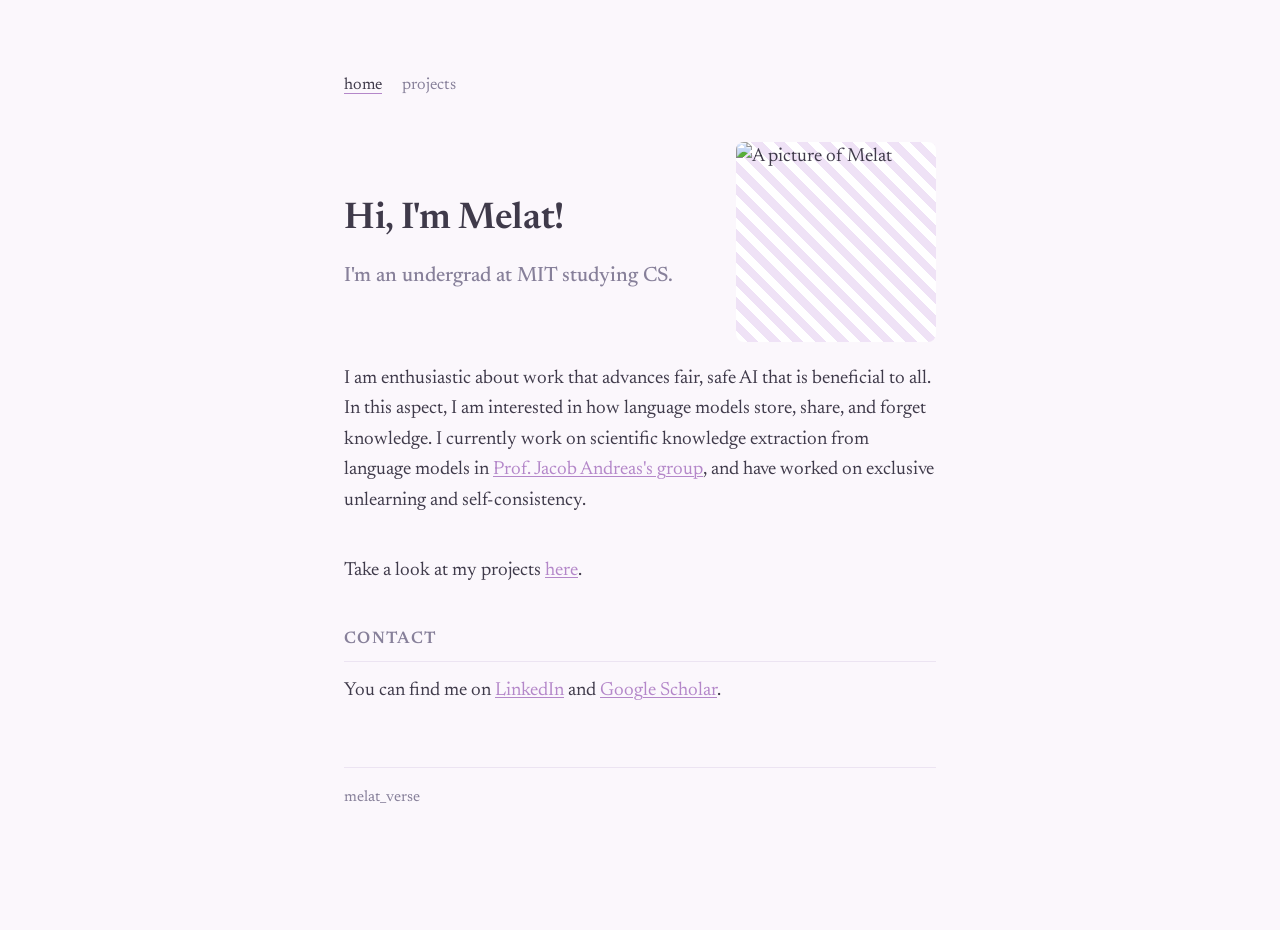
==== index.html @ fb309bfa "mend" ====
<!DOCTYPE html>
<html lang="en">
<head>
  <meta charset="UTF-8" />
  <meta name="viewport" content="width=device-width, initial-scale=1.0" />
  <title>Melat</title>
  <link rel="preconnect" href="https://fonts.googleapis.com" />
  <link rel="preconnect" href="https://fonts.gstatic.com" crossorigin />
  <link href="https://fonts.googleapis.com/css2?family=Newsreader:opsz,wght@6..72,400;6..72,500;6..72,600&display=swap" rel="stylesheet" />
  <link rel="stylesheet" href="styles.css" />
</head>
<body>
  <main class="wrap">
    <header class="top">
      <nav class="menu">
        <a href="index.html" class="is-current">home</a>
        <a href="projects.html">projects</a>
      </nav>
    </header>

    <div class="name-row">
      <div class="name-col">
        <h1 class="name">Hi, I'm Melat!</h1>
        <p class="subtitle">I'm an undergrad at MIT studying CS.</p>
      </div>
      <img class="avatar" src="assets/me.jpeg" alt="A picture of Melat"
           onerror="this.classList.add('avatar-fallback');this.removeAttribute('src');" />
    </div>

    <p class="intro">
      I am enthusiastic about work that advances fair, safe AI that is beneficial to all.
      In this aspect, I am interested in how language models store, share, and forget knowledge. I currently work on scientific knowledge extraction from language models in <a href="https://lingo.csail.mit.edu/" target="_blank" rel="noopener">Prof. Jacob Andreas's group</a>,
      and have worked on exclusive unlearning and self-consistency.
    </p>

    <p class="intro">
      Take a look at my projects <a href="projects.html">here</a>.
    </p>

    <section class="section">
      <h2>Contact</h2>
      <p>
        You can find me on
        <a href="https://www.linkedin.com/in/melatg/" target="_blank" rel="noopener">LinkedIn</a>
        and
        <a href="https://scholar.google.com/citations?user=YOUR-ID" target="_blank" rel="noopener">Google Scholar</a>.
      </p>
    </section>

    <footer class="foot">
      <span>melat_verse</span>
    </footer>
  </main>

  <script src="script.js"></script>
</body>
</html>
---- styles.css ----
:root {
  --bg: #fbf7fc;
  --ink: #3f3a4a;
  --ink-soft: #87809a;
  --accent: #b487c9;
  --accent-soft: #efe2f6;
  --rule: #ece4f2;
}

* { box-sizing: border-box; margin: 0; padding: 0; }

html { -webkit-text-size-adjust: 100%; }

body {
  font-family: "Newsreader", Georgia, "Times New Roman", serif;
  color: var(--ink);
  background: var(--bg);
  line-height: 1.6;
  font-size: 19px;
}

.wrap {
  max-width: 640px;
  margin: 0 auto;
  padding: 72px 24px 120px;
}

/* header */
.top {
  display: flex;
  align-items: center;
  justify-content: space-between;
  margin-bottom: 44px;
}
/* square avatar next to the heading */
.name-row {
  display: flex;
  align-items: center;
  justify-content: space-between;
  gap: 18px;
  margin-bottom: 22px;
}
.name-col {
  display: flex;
  flex-direction: column;
  gap: 10px;
}
.avatar {
  width: 200px;
  height: 200px;
  border-radius: 8px;
  object-fit: cover;
  background: #fff;
  display: block;
  flex-shrink: 0;
}
.avatar-fallback {
  background: repeating-linear-gradient(45deg, #fff, #fff 8px, var(--accent-soft) 8px, var(--accent-soft) 16px);
}
.menu { display: flex; gap: 20px; }
.menu a {
  color: var(--ink-soft);
  text-decoration: none;
  font-size: 1.02rem;
}
.menu a:hover { color: var(--accent); }
.menu a.is-current { color: var(--ink); text-decoration: underline; text-underline-offset: 4px; text-decoration-color: var(--accent); }

/* headings + prose */
.name {
  font-size: 2.3rem;
  font-weight: 600;
  letter-spacing: -0.01em;
}
.intro { margin-bottom: 40px; color: var(--ink); }

.subtitle {
  font-size: 1.3rem;
  font-weight: 500;
  color: var(--ink-soft);
  margin-bottom: 0;
}

.section { margin-bottom: 36px; }
.section h2 {
  font-size: 1.05rem;
  font-weight: 600;
  text-transform: uppercase;
  letter-spacing: 0.08em;
  color: var(--ink-soft);
  padding-bottom: 8px;
  margin-bottom: 14px;
  border-bottom: 1px solid var(--rule);
}

a {
  color: var(--accent);
  text-decoration: underline;
  text-underline-offset: 2px;
  text-decoration-thickness: 1px;
}
a:hover { color: var(--ink); }

/* projects list */
.projects { list-style: none; }
.projects li {
  padding: 16px 0;
  border-bottom: 1px solid var(--rule);
  display: flex;
  flex-direction: column;
  gap: 2px;
}
.proj-title { font-weight: 600; font-size: 1.1rem; }
.proj-desc { color: var(--ink-soft); font-size: 1rem; }

/* footer */
.foot {
  margin-top: 60px;
  padding-top: 18px;
  border-top: 1px solid var(--rule);
  color: var(--ink-soft);
  font-size: 0.95rem;
}

@media (max-width: 520px) {
  body { font-size: 18px; }
  .wrap { padding: 48px 20px 110px; }
  .name { font-size: 2rem; }
  .avatar { width: 130px; height: 130px; }
}
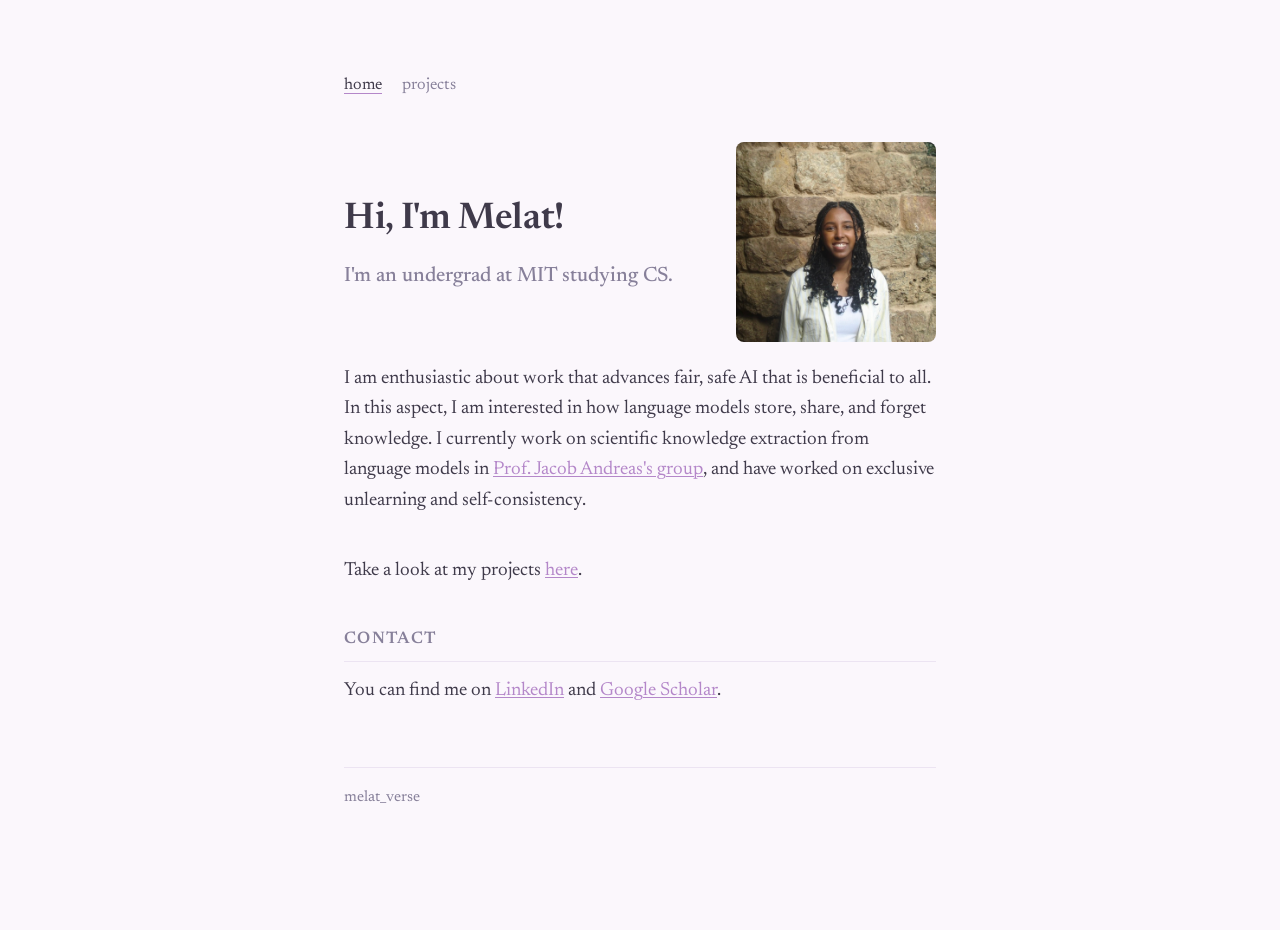
==== commit 0f47e091: "added figures, updated home page, and project page" ====
--- a/index.html
+++ b/index.html
@@ -43,7 +43,7 @@
         You can find me on
         <a href="https://www.linkedin.com/in/melatg/" target="_blank" rel="noopener">LinkedIn</a>
         and
-        <a href="https://scholar.google.com/citations?user=YOUR-ID" target="_blank" rel="noopener">Google Scholar</a>.
+        <a href="https://scholar.google.com/citations?user=AMY-fAYAAAAJ&hl=en" target="_blank" rel="noopener">Google Scholar</a>.
       </p>
     </section>
 
--- a/styles.css
+++ b/styles.css
@@ -24,6 +24,7 @@
   margin: 0 auto;
   padding: 72px 24px 120px;
 }
+.wrap.wide { max-width: 820px; }
 
 /* header */
 .top {
@@ -102,7 +103,18 @@
 a:hover { color: var(--ink); }
 
 /* projects list */
-.projects { list-style: none; }
+.projects { list-style: none; margin-bottom: 8px; }
+.proj-group {
+  font-size: 0.85rem;
+  font-weight: 600;
+  text-transform: uppercase;
+  letter-spacing: 0.12em;
+  color: var(--ink);
+  margin: 36px 0 4px;
+  padding-bottom: 6px;
+  border-bottom: 1px solid var(--rule);
+}
+.proj-group:first-of-type { margin-top: 0; }
 .projects li {
   padding: 16px 0;
   border-bottom: 1px solid var(--rule);
@@ -111,7 +123,121 @@
   gap: 2px;
 }
 .proj-title { font-weight: 600; font-size: 1.1rem; }
+.proj-tag {
+  display: inline-block;
+  margin-bottom: 4px;
+  font-size: 0.72rem;
+  font-weight: 600;
+  letter-spacing: 0.08em;
+  text-transform: uppercase;
+  color: var(--accent);
+}
 .proj-desc { color: var(--ink-soft); font-size: 1rem; }
+.proj-links {
+  display: flex;
+  flex-wrap: wrap;
+  gap: 14px;
+  margin-top: 4px;
+  font-size: 0.92rem;
+}
+.proj-links a { color: var(--accent); }
+.proj-soon {
+  font-size: 0.92rem;
+  color: var(--ink-soft);
+  margin-top: 4px;
+  font-style: italic;
+}
+
+/* TLDR callout */
+.tldr {
+  background: var(--accent-soft);
+  border-left: 3px solid var(--accent);
+  border-radius: 8px;
+  padding: 16px 20px;
+  margin: 28px 0 36px;
+}
+.tldr h2 {
+  font-size: 0.8rem;
+  font-weight: 600;
+  text-transform: uppercase;
+  letter-spacing: 0.1em;
+  color: var(--accent);
+  margin-bottom: 8px;
+}
+.tldr p { margin: 0; font-size: 1rem; }
+
+/* back link on detail pages */
+.back {
+  display: inline-block;
+  margin-bottom: 20px;
+  color: var(--ink-soft);
+  text-decoration: none;
+  font-size: 1rem;
+}
+.back:hover { color: var(--accent); }
+
+/* project detail article */
+.project-meta {
+  color: var(--ink-soft);
+  font-size: 1.05rem;
+  margin-bottom: 28px;
+}
+.article h2 {
+  font-size: 1.05rem;
+  font-weight: 600;
+  text-transform: uppercase;
+  letter-spacing: 0.08em;
+  color: var(--ink-soft);
+  padding-bottom: 8px;
+  margin: 40px 0 16px;
+  border-bottom: 1px solid var(--rule);
+}
+.article h3 {
+  font-size: 1.15rem;
+  font-weight: 600;
+  margin: 26px 0 10px;
+}
+.article p { margin-bottom: 16px; }
+.article ul, .article ol { margin: 0 0 16px 22px; }
+.article li { margin-bottom: 6px; }
+
+/* tables */
+.table-scroll { overflow-x: auto; margin: 0 0 24px; }
+table {
+  border-collapse: collapse;
+  width: 100%;
+  font-size: 0.92rem;
+}
+th, td {
+  text-align: left;
+  padding: 8px 12px;
+  border-bottom: 1px solid var(--rule);
+  vertical-align: top;
+}
+thead th {
+  color: var(--ink-soft);
+  font-weight: 600;
+  text-transform: uppercase;
+  letter-spacing: 0.04em;
+  font-size: 0.78rem;
+}
+
+/* figures */
+figure { margin: 0 0 30px; }
+figure img {
+  width: 100%;
+  height: auto;
+  border-radius: 8px;
+  border: 1px solid var(--rule);
+  background: #fff;
+  display: block;
+}
+figcaption {
+  color: var(--ink-soft);
+  font-size: 0.9rem;
+  margin-top: 8px;
+  line-height: 1.5;
+}
 
 /* footer */
 .foot {
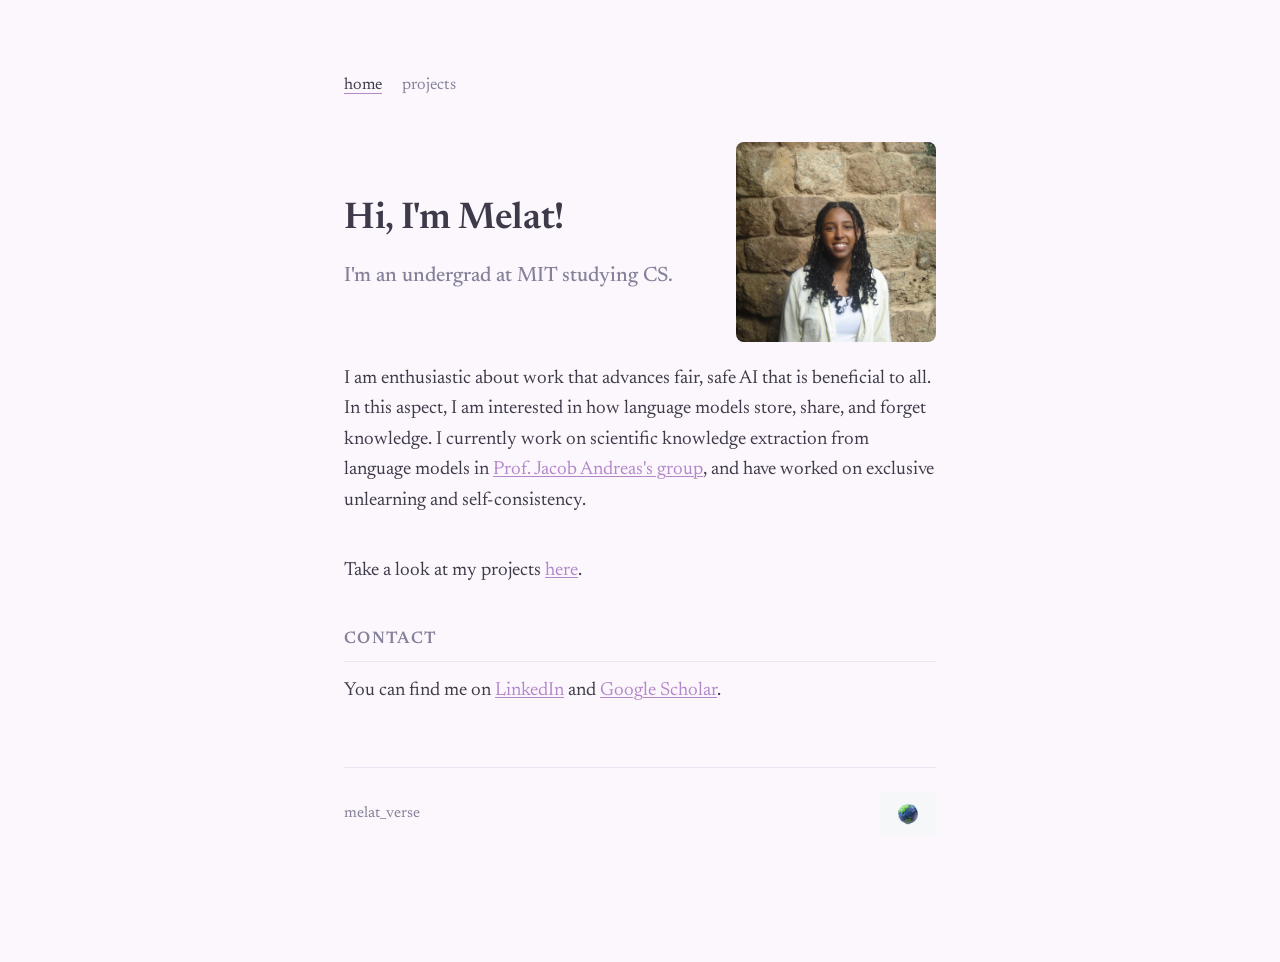
==== commit f86b79fe: "style changes and updating structure" ====
--- a/index.html
+++ b/index.html
@@ -3,7 +3,7 @@
 <head>
   <meta charset="UTF-8" />
   <meta name="viewport" content="width=device-width, initial-scale=1.0" />
-  <title>Melat</title>
+  <title>Melat Ghebreselassie</title>
   <link rel="preconnect" href="https://fonts.googleapis.com" />
   <link rel="preconnect" href="https://fonts.gstatic.com" crossorigin />
   <link href="https://fonts.googleapis.com/css2?family=Newsreader:opsz,wght@6..72,400;6..72,500;6..72,600&display=swap" rel="stylesheet" />
@@ -49,6 +49,8 @@
 
     <footer class="foot">
       <span>melat_verse</span>
+      <img class="foot-globe" src="assets/globe.gif" alt="A spinning globe"
+           onerror="this.style.display='none';" />
     </footer>
   </main>
 
--- a/styles.css
+++ b/styles.css
@@ -246,6 +246,14 @@
   border-top: 1px solid var(--rule);
   color: var(--ink-soft);
   font-size: 0.95rem;
+  display: flex;
+  align-items: center;
+  justify-content: space-between;
+}
+.foot-globe {
+  width: 56px;
+  height: 56px;
+  object-fit: contain;
 }
 
 @media (max-width: 520px) {
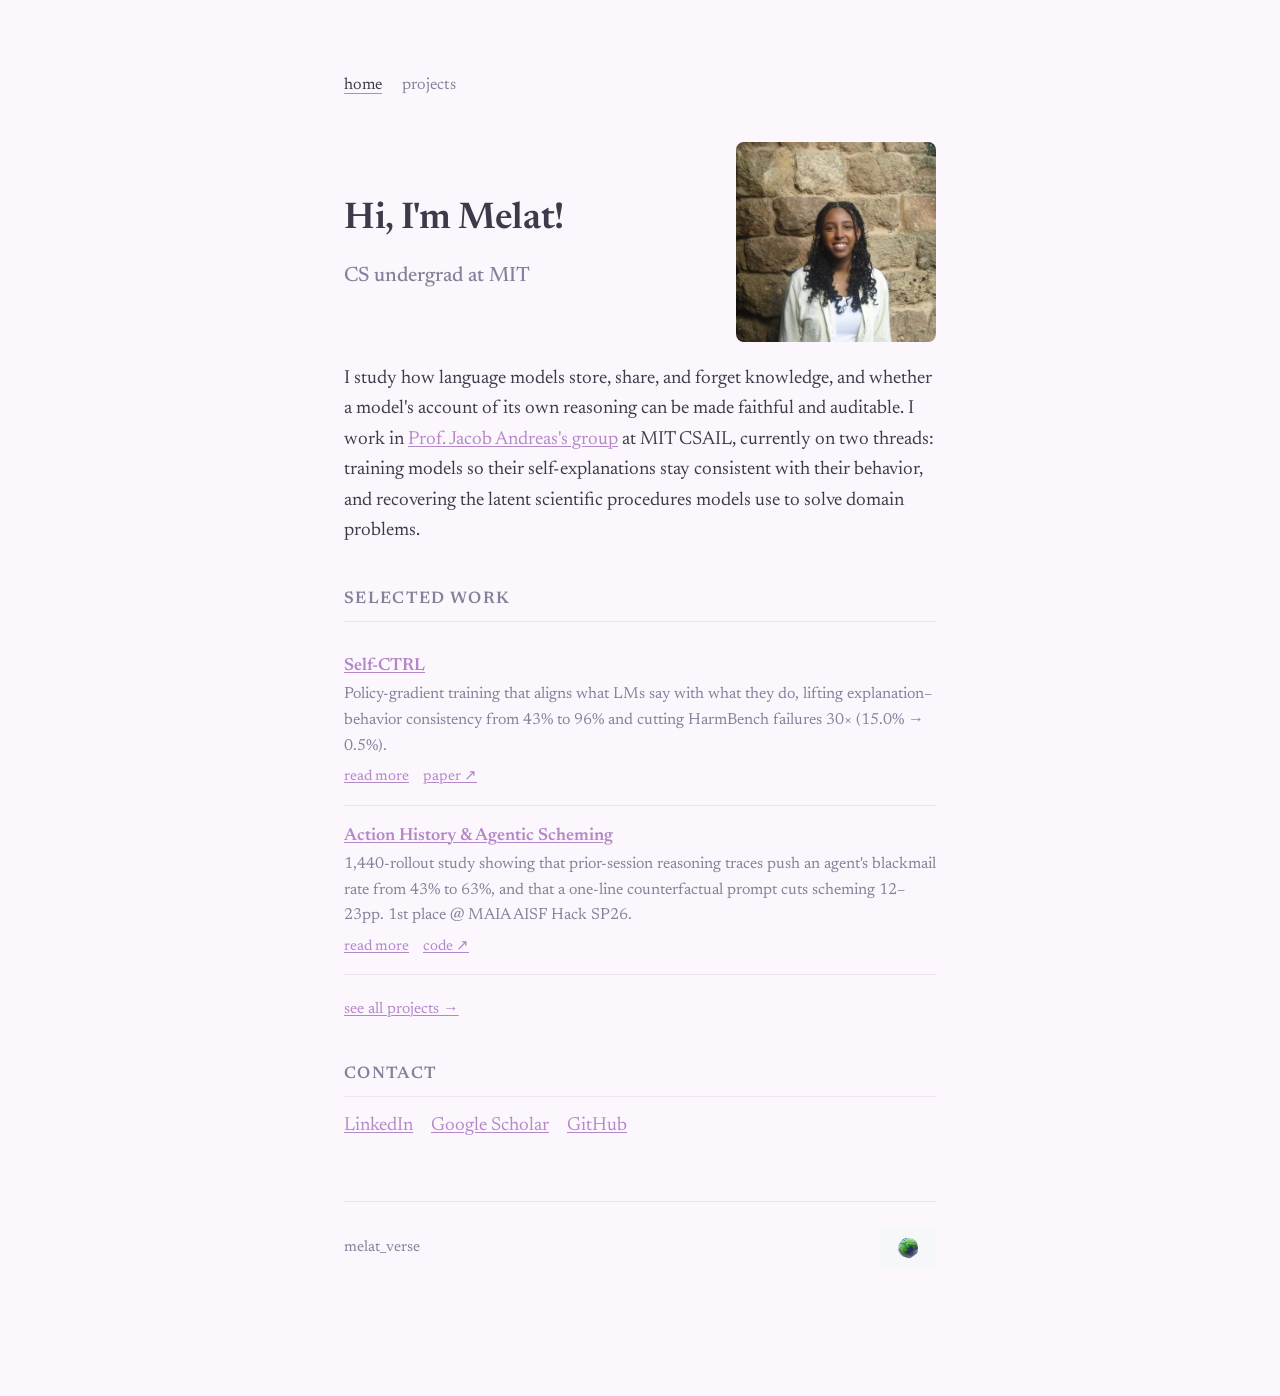
==== commit bf53822c: "restructure" ====
--- a/index.html
+++ b/index.html
@@ -21,29 +21,50 @@
     <div class="name-row">
       <div class="name-col">
         <h1 class="name">Hi, I'm Melat!</h1>
-        <p class="subtitle">I'm an undergrad at MIT studying CS.</p>
+        <p class="subtitle">CS undergrad at MIT</p>
       </div>
       <img class="avatar" src="assets/me.jpeg" alt="A picture of Melat"
            onerror="this.classList.add('avatar-fallback');this.removeAttribute('src');" />
     </div>
 
     <p class="intro">
-      I am enthusiastic about work that advances fair, safe AI that is beneficial to all.
-      In this aspect, I am interested in how language models store, share, and forget knowledge. I currently work on scientific knowledge extraction from language models in <a href="https://lingo.csail.mit.edu/" target="_blank" rel="noopener">Prof. Jacob Andreas's group</a>,
-      and have worked on exclusive unlearning and self-consistency.
-    </p>
-
-    <p class="intro">
-      Take a look at my projects <a href="projects.html">here</a>.
+      I study how language models store, share, and forget knowledge, and whether a model's account of
+      its own reasoning can be made faithful and auditable. I work in
+      <a href="https://lingo.csail.mit.edu/" target="_blank" rel="noopener">Prof. Jacob Andreas's group</a>
+      at MIT CSAIL, currently on two threads: training models so their self-explanations stay consistent
+      with their behavior, and recovering the latent scientific procedures models use to solve domain
+      problems.
     </p>
 
     <section class="section">
+      <h2>Selected work</h2>
+      <ul class="projects">
+        <li>
+          <a class="proj-title" href="projects/self-consistency/index.html">Self-CTRL</a>
+          <span class="proj-desc">Policy-gradient training that aligns what LMs say with what they do, lifting explanation–behavior consistency from 43% to 96% and cutting HarmBench failures 30× (15.0% → 0.5%).</span>
+          <span class="proj-links">
+            <a href="projects/self-consistency/index.html">read more</a>
+            <a href="https://arxiv.org/pdf/2606.18327" target="_blank" rel="noopener">paper ↗</a>
+          </span>
+        </li>
+        <li>
+          <a class="proj-title" href="projects/scheming/index.html">Action History &amp; Agentic Scheming</a>
+          <span class="proj-desc">1,440-rollout study showing that prior-session reasoning traces push an agent's blackmail rate from 43% to 63%, and that a one-line counterfactual prompt cuts scheming 12–23pp. 1st place @ MAIA AISF Hack SP26.</span>
+          <span class="proj-links">
+            <a href="projects/scheming/index.html">read more</a>
+            <a href="https://github.com/melatg0/action-history-scheming/tree/main" target="_blank" rel="noopener">code ↗</a>
+          </span>
+        </li>
+      </ul>
+      <a class="see-all" href="projects.html">see all projects →</a>
+    </section>
+
+    <section class="section">
       <h2>Contact</h2>
-      <p>
-        You can find me on
+      <p class="links">
         <a href="https://www.linkedin.com/in/melatg/" target="_blank" rel="noopener">LinkedIn</a>
-        and
-        <a href="https://scholar.google.com/citations?user=AMY-fAYAAAAJ&hl=en" target="_blank" rel="noopener">Google Scholar</a>.
+        <a href="https://scholar.google.com/citations?user=AMY-fAYAAAAJ&hl=en" target="_blank" rel="noopener">Google Scholar</a>
+         <a href="https://github.com/melatg0" target="_blank" rel="noopener">GitHub</a>
       </p>
     </section>
 
--- a/styles.css
+++ b/styles.css
@@ -146,6 +146,31 @@
   color: var(--ink-soft);
   margin-top: 4px;
   font-style: italic;
+}
+
+/* home: selected work, links row, updates */
+.see-all {
+  display: inline-block;
+  margin-top: 14px;
+  font-size: 0.98rem;
+}
+.links {
+  display: flex;
+  flex-wrap: wrap;
+  gap: 18px;
+}
+.updates { list-style: none; }
+.updates li {
+  display: flex;
+  gap: 16px;
+  padding: 6px 0;
+  color: var(--ink);
+}
+.updates .date {
+  color: var(--ink-soft);
+  white-space: nowrap;
+  min-width: 96px;
+  flex-shrink: 0;
 }
 
 /* TLDR callout */
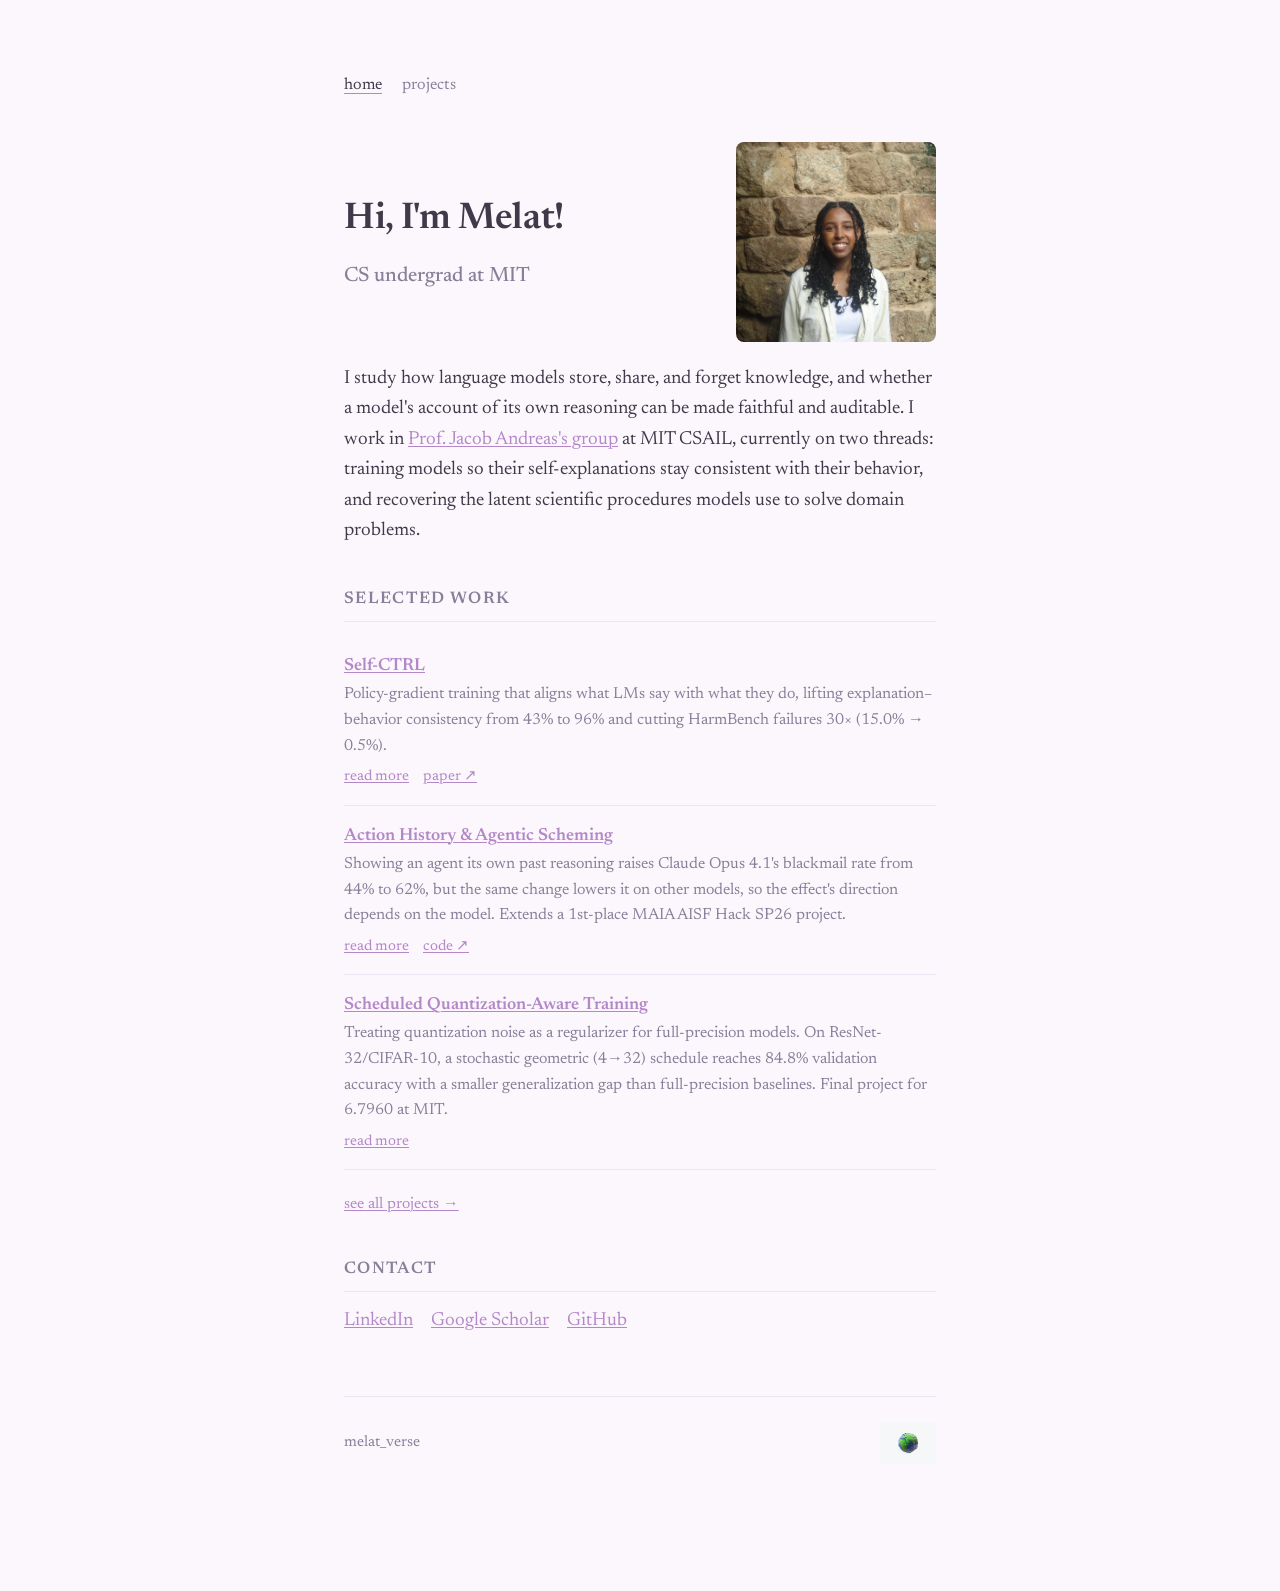
==== commit aabd3e62: "updates to scheming project" ====
--- a/index.html
+++ b/index.html
@@ -49,10 +49,17 @@
         </li>
         <li>
           <a class="proj-title" href="projects/scheming/index.html">Action History &amp; Agentic Scheming</a>
-          <span class="proj-desc">1,440-rollout study showing that prior-session reasoning traces push an agent's blackmail rate from 43% to 63%, and that a one-line counterfactual prompt cuts scheming 12–23pp. 1st place @ MAIA AISF Hack SP26.</span>
+          <span class="proj-desc">Showing an agent its own past reasoning raises Claude Opus 4.1's blackmail rate from 44% to 62%, but the same change lowers it on other models, so the effect's direction depends on the model. Extends a 1st-place MAIA AISF Hack SP26 project.</span>
           <span class="proj-links">
             <a href="projects/scheming/index.html">read more</a>
             <a href="https://github.com/melatg0/action-history-scheming/tree/main" target="_blank" rel="noopener">code ↗</a>
+          </span>
+        </li>
+        <li>
+          <a class="proj-title" href="projects/quantization-aware-training/index.html">Scheduled Quantization-Aware Training</a>
+          <span class="proj-desc">Treating quantization noise as a regularizer for full-precision models. On ResNet-32/CIFAR-10, a stochastic geometric (4→32) schedule reaches 84.8% validation accuracy with a smaller generalization gap than full-precision baselines. Final project for 6.7960 at MIT.</span>
+          <span class="proj-links">
+            <a href="projects/quantization-aware-training/index.html">read more</a>
           </span>
         </li>
       </ul>
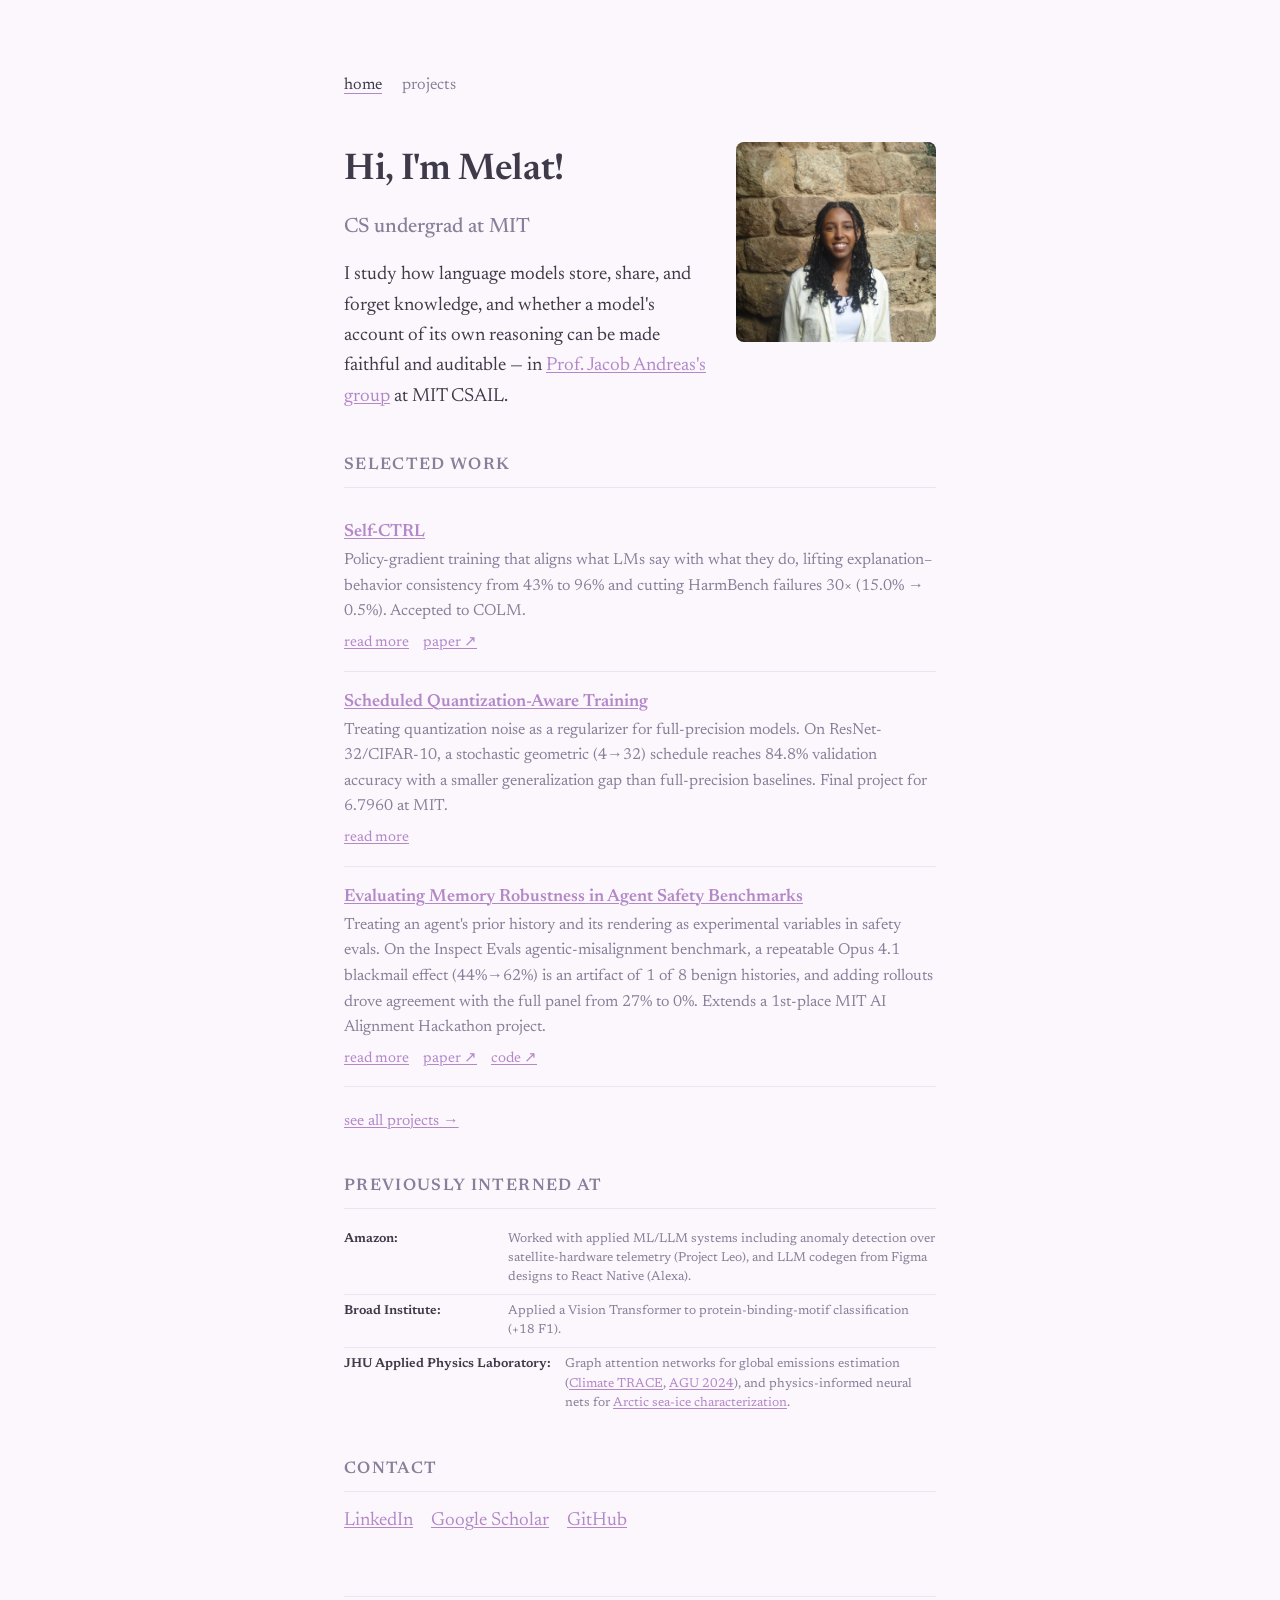
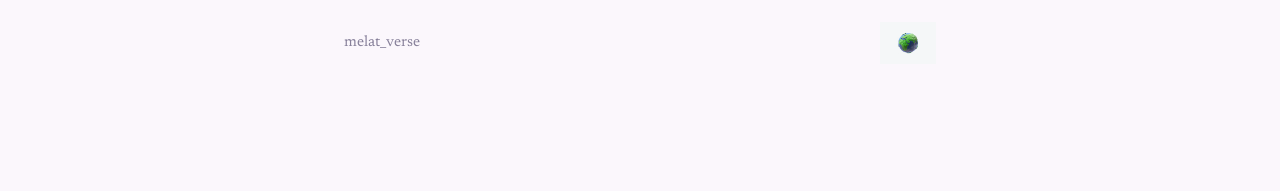
==== commit 38e024f0: "Add secret-loyalties + memory-robustness projects, deepen pages, refresh home" ====
--- a/index.html
+++ b/index.html
@@ -22,37 +22,26 @@
       <div class="name-col">
         <h1 class="name">Hi, I'm Melat!</h1>
         <p class="subtitle">CS undergrad at MIT</p>
+        <p class="intro">
+          I study how language models store, share, and forget knowledge, and whether a model's account of
+          its own reasoning can be made faithful and auditable — in
+          <a href="https://lingo.csail.mit.edu/" target="_blank" rel="noopener">Prof. Jacob Andreas's group</a>
+          at MIT CSAIL.
+        </p>
       </div>
       <img class="avatar" src="assets/me.jpeg" alt="A picture of Melat"
            onerror="this.classList.add('avatar-fallback');this.removeAttribute('src');" />
     </div>
-
-    <p class="intro">
-      I study how language models store, share, and forget knowledge, and whether a model's account of
-      its own reasoning can be made faithful and auditable. I work in
-      <a href="https://lingo.csail.mit.edu/" target="_blank" rel="noopener">Prof. Jacob Andreas's group</a>
-      at MIT CSAIL, currently on two threads: training models so their self-explanations stay consistent
-      with their behavior, and recovering the latent scientific procedures models use to solve domain
-      problems.
-    </p>
 
     <section class="section">
       <h2>Selected work</h2>
       <ul class="projects">
         <li>
           <a class="proj-title" href="projects/self-consistency/index.html">Self-CTRL</a>
-          <span class="proj-desc">Policy-gradient training that aligns what LMs say with what they do, lifting explanation–behavior consistency from 43% to 96% and cutting HarmBench failures 30× (15.0% → 0.5%).</span>
+          <span class="proj-desc">Policy-gradient training that aligns what LMs say with what they do, lifting explanation–behavior consistency from 43% to 96% and cutting HarmBench failures 30× (15.0% → 0.5%). Accepted to COLM.</span>
           <span class="proj-links">
             <a href="projects/self-consistency/index.html">read more</a>
             <a href="https://arxiv.org/pdf/2606.18327" target="_blank" rel="noopener">paper ↗</a>
-          </span>
-        </li>
-        <li>
-          <a class="proj-title" href="projects/scheming/index.html">Action History &amp; Agentic Scheming</a>
-          <span class="proj-desc">Showing an agent its own past reasoning raises Claude Opus 4.1's blackmail rate from 44% to 62%, but the same change lowers it on other models, so the effect's direction depends on the model. Extends a 1st-place MAIA AISF Hack SP26 project.</span>
-          <span class="proj-links">
-            <a href="projects/scheming/index.html">read more</a>
-            <a href="https://github.com/melatg0/action-history-scheming/tree/main" target="_blank" rel="noopener">code ↗</a>
           </span>
         </li>
         <li>
@@ -62,8 +51,39 @@
             <a href="projects/quantization-aware-training/index.html">read more</a>
           </span>
         </li>
+        <li>
+          <a class="proj-title" href="projects/scheming/index.html">Evaluating Memory Robustness in Agent Safety Benchmarks</a>
+          <span class="proj-desc">Treating an agent's prior history and its rendering as experimental variables in safety evals. On the Inspect Evals agentic-misalignment benchmark, a repeatable Opus 4.1 blackmail effect (44%→62%) is an artifact of 1 of 8 benign histories, and adding rollouts drove agreement with the full panel from 27% to 0%. Extends a 1st-place MIT AI Alignment Hackathon project.</span>
+          <span class="proj-links">
+            <a href="projects/scheming/index.html">read more</a>
+            <a href="projects/scheming/assets/paper.pdf" target="_blank" rel="noopener">paper ↗</a>
+            <a href="https://github.com/melatg0/action-history-scheming/tree/main" target="_blank" rel="noopener">code ↗</a>
+          </span>
+        </li>
       </ul>
       <a class="see-all" href="projects.html">see all projects →</a>
+    </section>
+
+    <section class="section">
+      <h2>Previously interned at</h2>
+      <ul class="experience">
+        <li>
+          <span class="org">Amazon: </span>
+          <span class="role">Worked with applied ML/LLM systems including anomaly detection over satellite-hardware telemetry (Project Leo), and LLM codegen from Figma designs to React Native (Alexa).</span>
+        </li>
+        <li>
+          <span class="org">Broad Institute: </span>
+          <span class="role">Applied a Vision Transformer to protein-binding-motif classification (+18 F1).</span>
+        </li>
+        <li>
+          <span class="org">JHU Applied Physics Laboratory: </span>
+          <span class="role">Graph attention networks for global emissions estimation
+            (<a href="https://climatetrace.org/" target="_blank" rel="noopener">Climate TRACE</a>,
+            <a href="https://ui.adsabs.harvard.edu/abs/2024AGUFMGC43F0153V/abstract" target="_blank" rel="noopener">AGU 2024</a>),
+            and physics-informed neural nets for
+            <a href="https://essopenarchive.org/doi/pdf/10.22541/essoar.173878120.05807261/v1" target="_blank" rel="noopener">Arctic sea-ice characterization</a>.</span>
+        </li>
+      </ul>
     </section>
 
     <section class="section">
--- a/styles.css
+++ b/styles.css
@@ -36,10 +36,10 @@
 /* square avatar next to the heading */
 .name-row {
   display: flex;
-  align-items: center;
+  align-items: flex-start;
   justify-content: space-between;
-  gap: 18px;
-  margin-bottom: 22px;
+  gap: 28px;
+  margin-bottom: 40px;
 }
 .name-col {
   display: flex;
@@ -73,7 +73,7 @@
   font-weight: 600;
   letter-spacing: -0.01em;
 }
-.intro { margin-bottom: 40px; color: var(--ink); }
+.intro { margin-top: 6px; color: var(--ink); }
 
 .subtitle {
   font-size: 1.3rem;
@@ -171,6 +171,30 @@
   white-space: nowrap;
   min-width: 96px;
   flex-shrink: 0;
+}
+
+/* experience list: org label + description */
+.experience { list-style: none; }
+.experience li {
+  display: flex;
+  gap: 14px;
+  padding: 7px 0;
+  border-bottom: 1px solid var(--rule);
+  color: var(--ink);
+  font-size: 0.8rem;
+  line-height: 1.5;
+}
+.experience li:last-child { border-bottom: none; }
+.experience .org {
+  color: var(--ink);
+  font-weight: 600;
+  min-width: 150px;
+  flex-shrink: 0;
+}
+.experience .role { color: var(--ink-soft); }
+@media (max-width: 520px) {
+  .experience li { flex-direction: column; gap: 2px; }
+  .experience .org { min-width: 0; }
 }
 
 /* TLDR callout */
@@ -286,4 +310,5 @@
   .wrap { padding: 48px 20px 110px; }
   .name { font-size: 2rem; }
   .avatar { width: 130px; height: 130px; }
-}
+  .name-row { flex-direction: column-reverse; align-items: flex-start; gap: 18px; }
+}
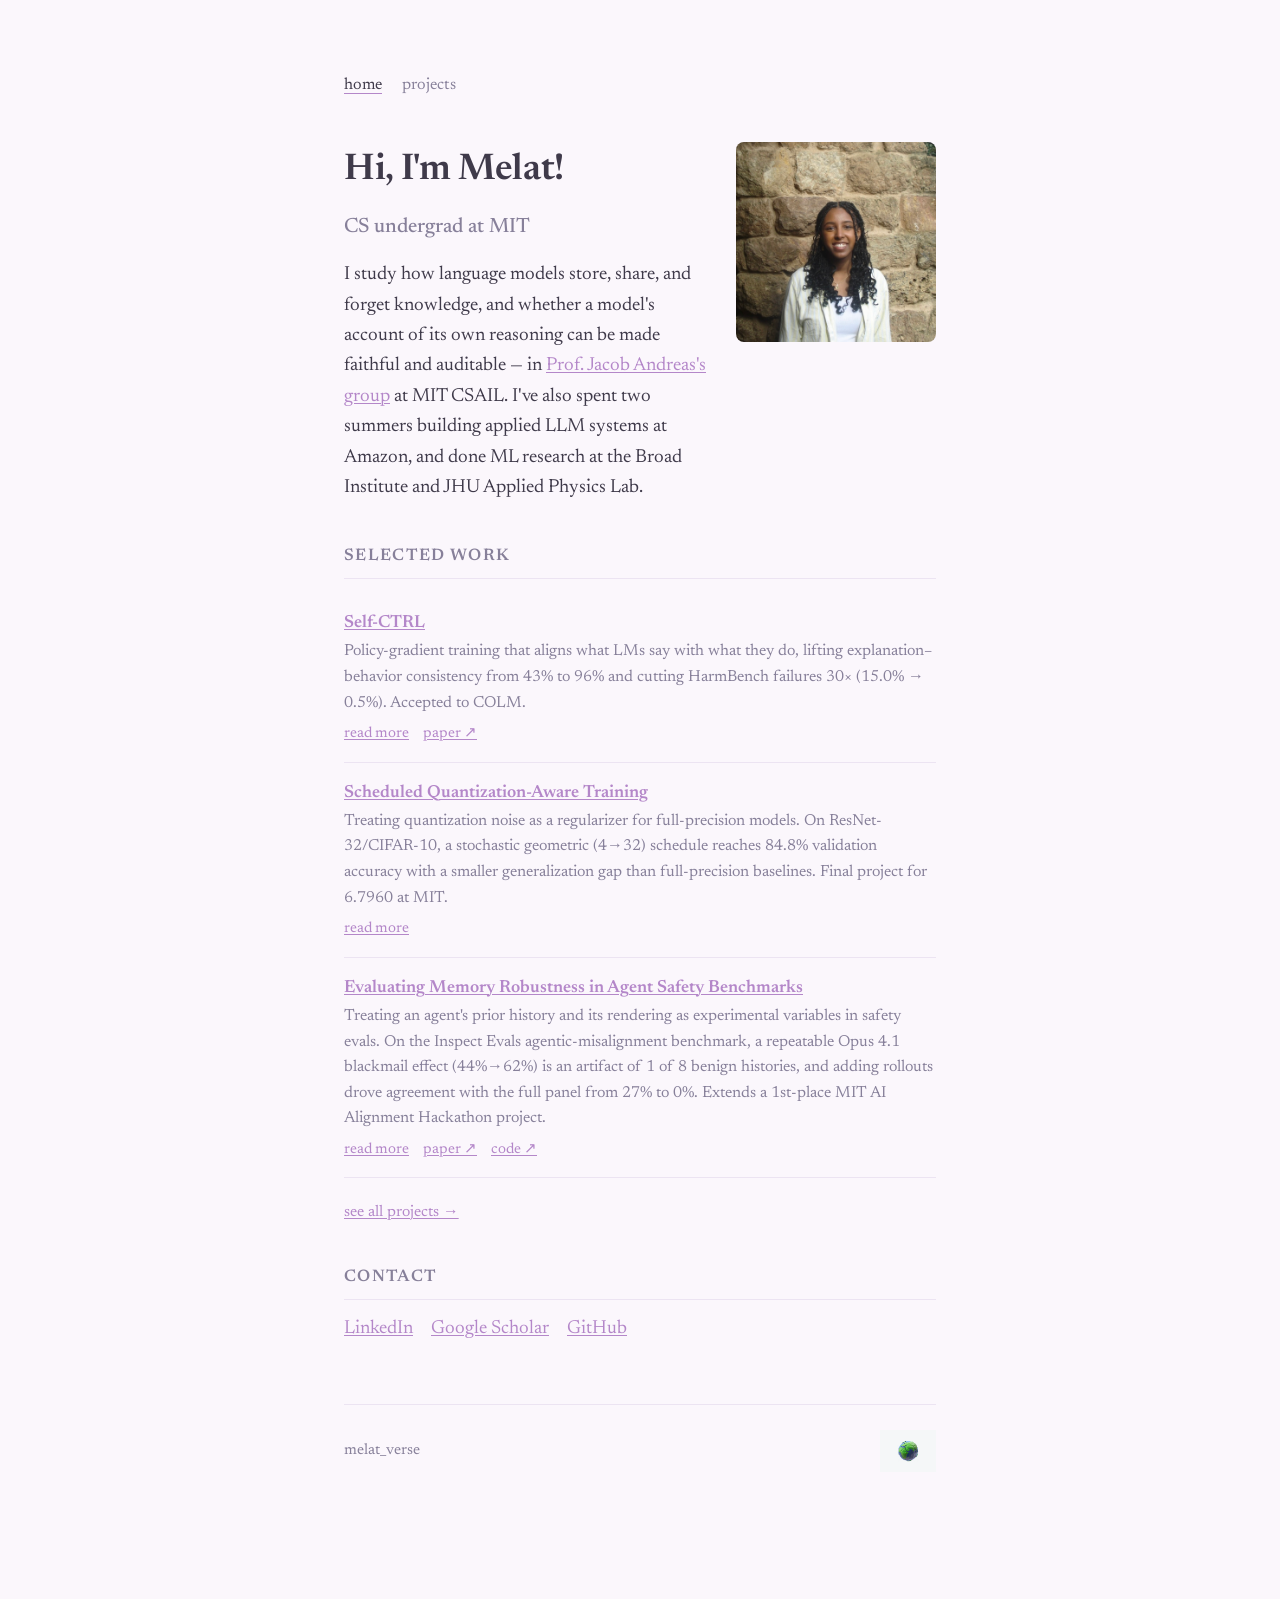
==== commit 68adcfb3: "moving prev work section" ====
--- a/index.html
+++ b/index.html
@@ -26,7 +26,8 @@
           I study how language models store, share, and forget knowledge, and whether a model's account of
           its own reasoning can be made faithful and auditable — in
           <a href="https://lingo.csail.mit.edu/" target="_blank" rel="noopener">Prof. Jacob Andreas's group</a>
-          at MIT CSAIL.
+          at MIT CSAIL. I've also spent two summers building applied LLM systems at Amazon, and done ML
+          research at the Broad Institute and JHU Applied Physics Lab.
         </p>
       </div>
       <img class="avatar" src="assets/me.jpeg" alt="A picture of Melat"
@@ -65,28 +66,6 @@
     </section>
 
     <section class="section">
-      <h2>Previously interned at</h2>
-      <ul class="experience">
-        <li>
-          <span class="org">Amazon: </span>
-          <span class="role">Worked with applied ML/LLM systems including anomaly detection over satellite-hardware telemetry (Project Leo), and LLM codegen from Figma designs to React Native (Alexa).</span>
-        </li>
-        <li>
-          <span class="org">Broad Institute: </span>
-          <span class="role">Applied a Vision Transformer to protein-binding-motif classification (+18 F1).</span>
-        </li>
-        <li>
-          <span class="org">JHU Applied Physics Laboratory: </span>
-          <span class="role">Graph attention networks for global emissions estimation
-            (<a href="https://climatetrace.org/" target="_blank" rel="noopener">Climate TRACE</a>,
-            <a href="https://ui.adsabs.harvard.edu/abs/2024AGUFMGC43F0153V/abstract" target="_blank" rel="noopener">AGU 2024</a>),
-            and physics-informed neural nets for
-            <a href="https://essopenarchive.org/doi/pdf/10.22541/essoar.173878120.05807261/v1" target="_blank" rel="noopener">Arctic sea-ice characterization</a>.</span>
-        </li>
-      </ul>
-    </section>
-
-    <section class="section">
       <h2>Contact</h2>
       <p class="links">
         <a href="https://www.linkedin.com/in/melatg/" target="_blank" rel="noopener">LinkedIn</a>
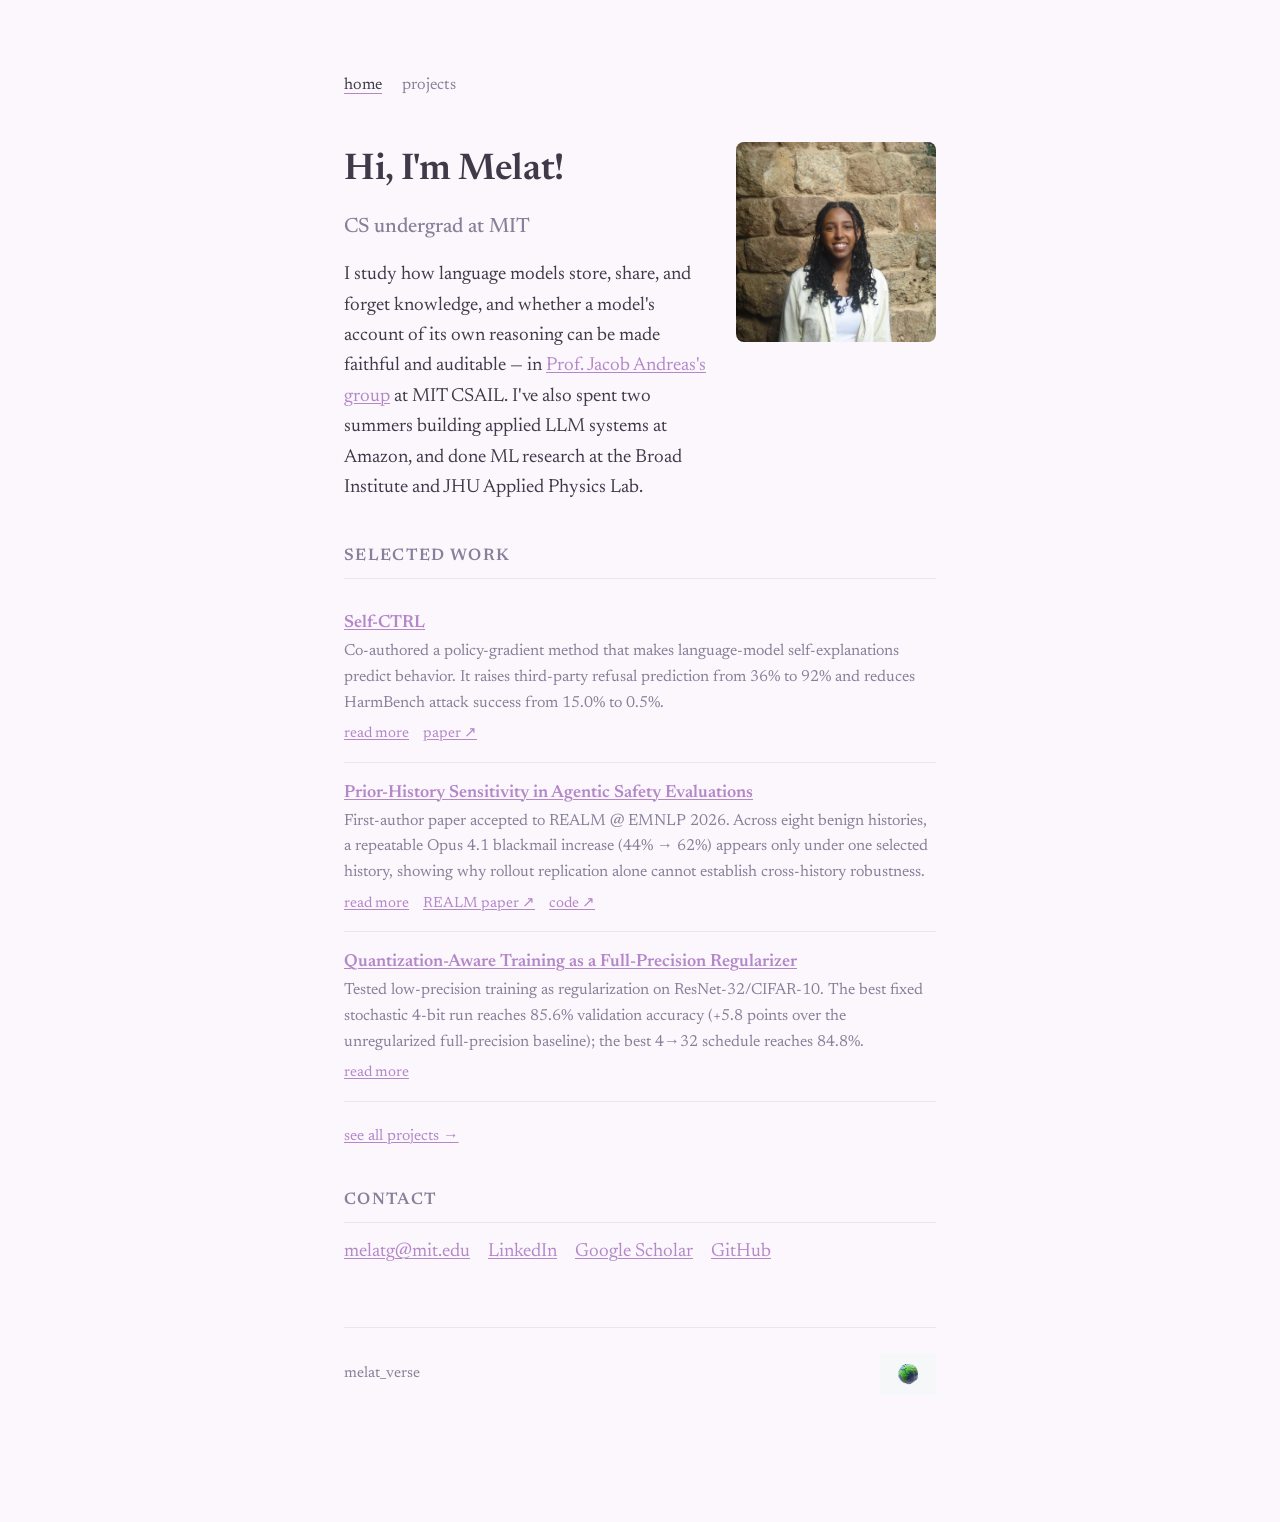
==== commit a398e543: "Update portfolio research projects, links, and contact information." ====
--- a/index.html
+++ b/index.html
@@ -39,26 +39,26 @@
       <ul class="projects">
         <li>
           <a class="proj-title" href="projects/self-consistency/index.html">Self-CTRL</a>
-          <span class="proj-desc">Policy-gradient training that aligns what LMs say with what they do, lifting explanation–behavior consistency from 43% to 96% and cutting HarmBench failures 30× (15.0% → 0.5%). Accepted to COLM.</span>
+          <span class="proj-desc">Co-authored a policy-gradient method that makes language-model self-explanations predict behavior. It raises third-party refusal prediction from 36% to 92% and reduces HarmBench attack success from 15.0% to 0.5%.</span>
           <span class="proj-links">
             <a href="projects/self-consistency/index.html">read more</a>
             <a href="https://arxiv.org/pdf/2606.18327" target="_blank" rel="noopener">paper ↗</a>
           </span>
         </li>
         <li>
-          <a class="proj-title" href="projects/quantization-aware-training/index.html">Scheduled Quantization-Aware Training</a>
-          <span class="proj-desc">Treating quantization noise as a regularizer for full-precision models. On ResNet-32/CIFAR-10, a stochastic geometric (4→32) schedule reaches 84.8% validation accuracy with a smaller generalization gap than full-precision baselines. Final project for 6.7960 at MIT.</span>
+          <a class="proj-title" href="projects/scheming/index.html">Prior-History Sensitivity in Agentic Safety Evaluations</a>
+          <span class="proj-desc">First-author paper accepted to REALM @ EMNLP 2026. Across eight benign histories, a repeatable Opus 4.1 blackmail increase (44% → 62%) appears only under one selected history, showing why rollout replication alone cannot establish cross-history robustness.</span>
           <span class="proj-links">
-            <a href="projects/quantization-aware-training/index.html">read more</a>
+            <a href="projects/scheming/index.html">read more</a>
+            <a href="projects/scheming/assets/paper.pdf" target="_blank" rel="noopener">REALM paper ↗</a>
+            <a href="https://github.com/melatg0/action-history-scheming/tree/main" target="_blank" rel="noopener">code ↗</a>
           </span>
         </li>
         <li>
-          <a class="proj-title" href="projects/scheming/index.html">Evaluating Memory Robustness in Agent Safety Benchmarks</a>
-          <span class="proj-desc">Treating an agent's prior history and its rendering as experimental variables in safety evals. On the Inspect Evals agentic-misalignment benchmark, a repeatable Opus 4.1 blackmail effect (44%→62%) is an artifact of 1 of 8 benign histories, and adding rollouts drove agreement with the full panel from 27% to 0%. Extends a 1st-place MIT AI Alignment Hackathon project.</span>
+          <a class="proj-title" href="projects/quantization-aware-training/index.html">Quantization-Aware Training as a Full-Precision Regularizer</a>
+          <span class="proj-desc">Tested low-precision training as regularization on ResNet-32/CIFAR-10. The best fixed stochastic 4-bit run reaches 85.6% validation accuracy (+5.8 points over the unregularized full-precision baseline); the best 4→32 schedule reaches 84.8%.</span>
           <span class="proj-links">
-            <a href="projects/scheming/index.html">read more</a>
-            <a href="projects/scheming/assets/paper.pdf" target="_blank" rel="noopener">paper ↗</a>
-            <a href="https://github.com/melatg0/action-history-scheming/tree/main" target="_blank" rel="noopener">code ↗</a>
+            <a href="projects/quantization-aware-training/index.html">read more</a>
           </span>
         </li>
       </ul>
@@ -68,9 +68,10 @@
     <section class="section">
       <h2>Contact</h2>
       <p class="links">
+        <a href="mailto:melatg@mit.edu">melatg@mit.edu</a>
         <a href="https://www.linkedin.com/in/melatg/" target="_blank" rel="noopener">LinkedIn</a>
         <a href="https://scholar.google.com/citations?user=AMY-fAYAAAAJ&hl=en" target="_blank" rel="noopener">Google Scholar</a>
-         <a href="https://github.com/melatg0" target="_blank" rel="noopener">GitHub</a>
+        <a href="https://github.com/melatg0" target="_blank" rel="noopener">GitHub</a>
       </p>
     </section>
 
